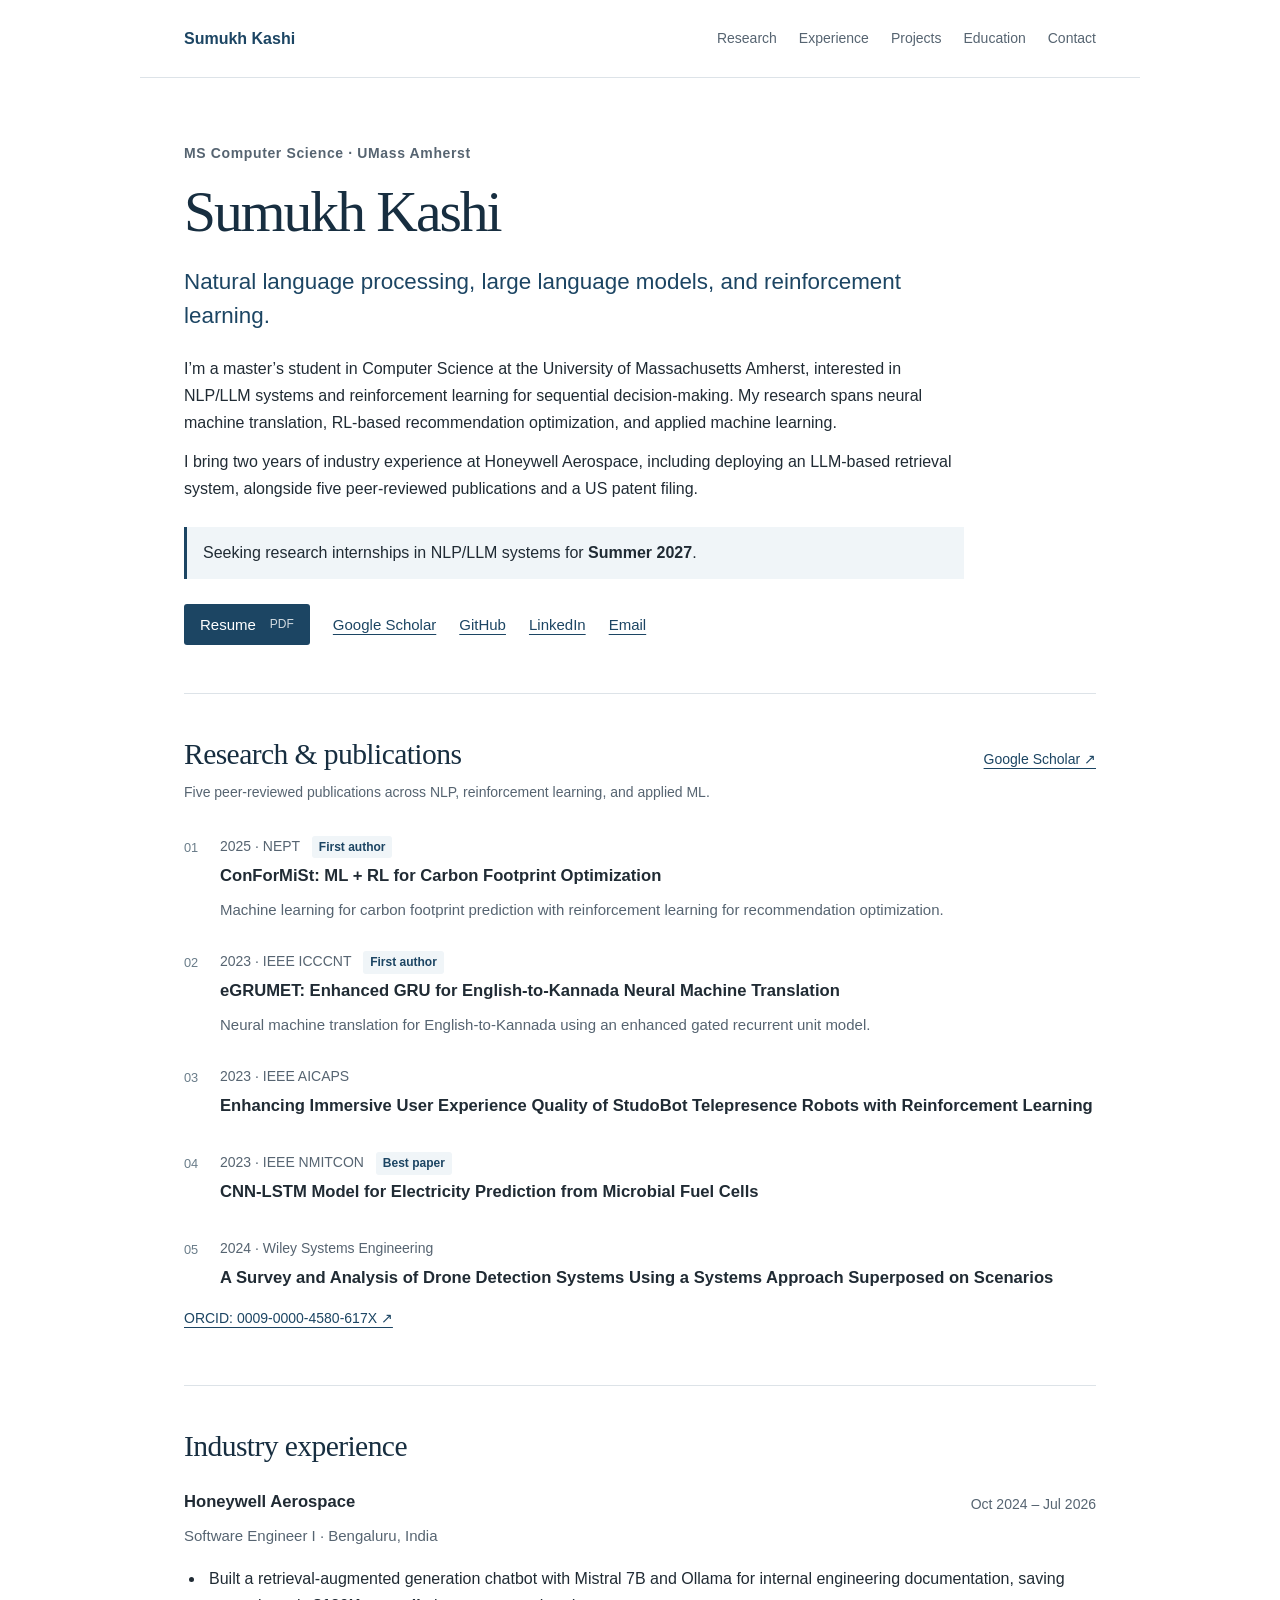
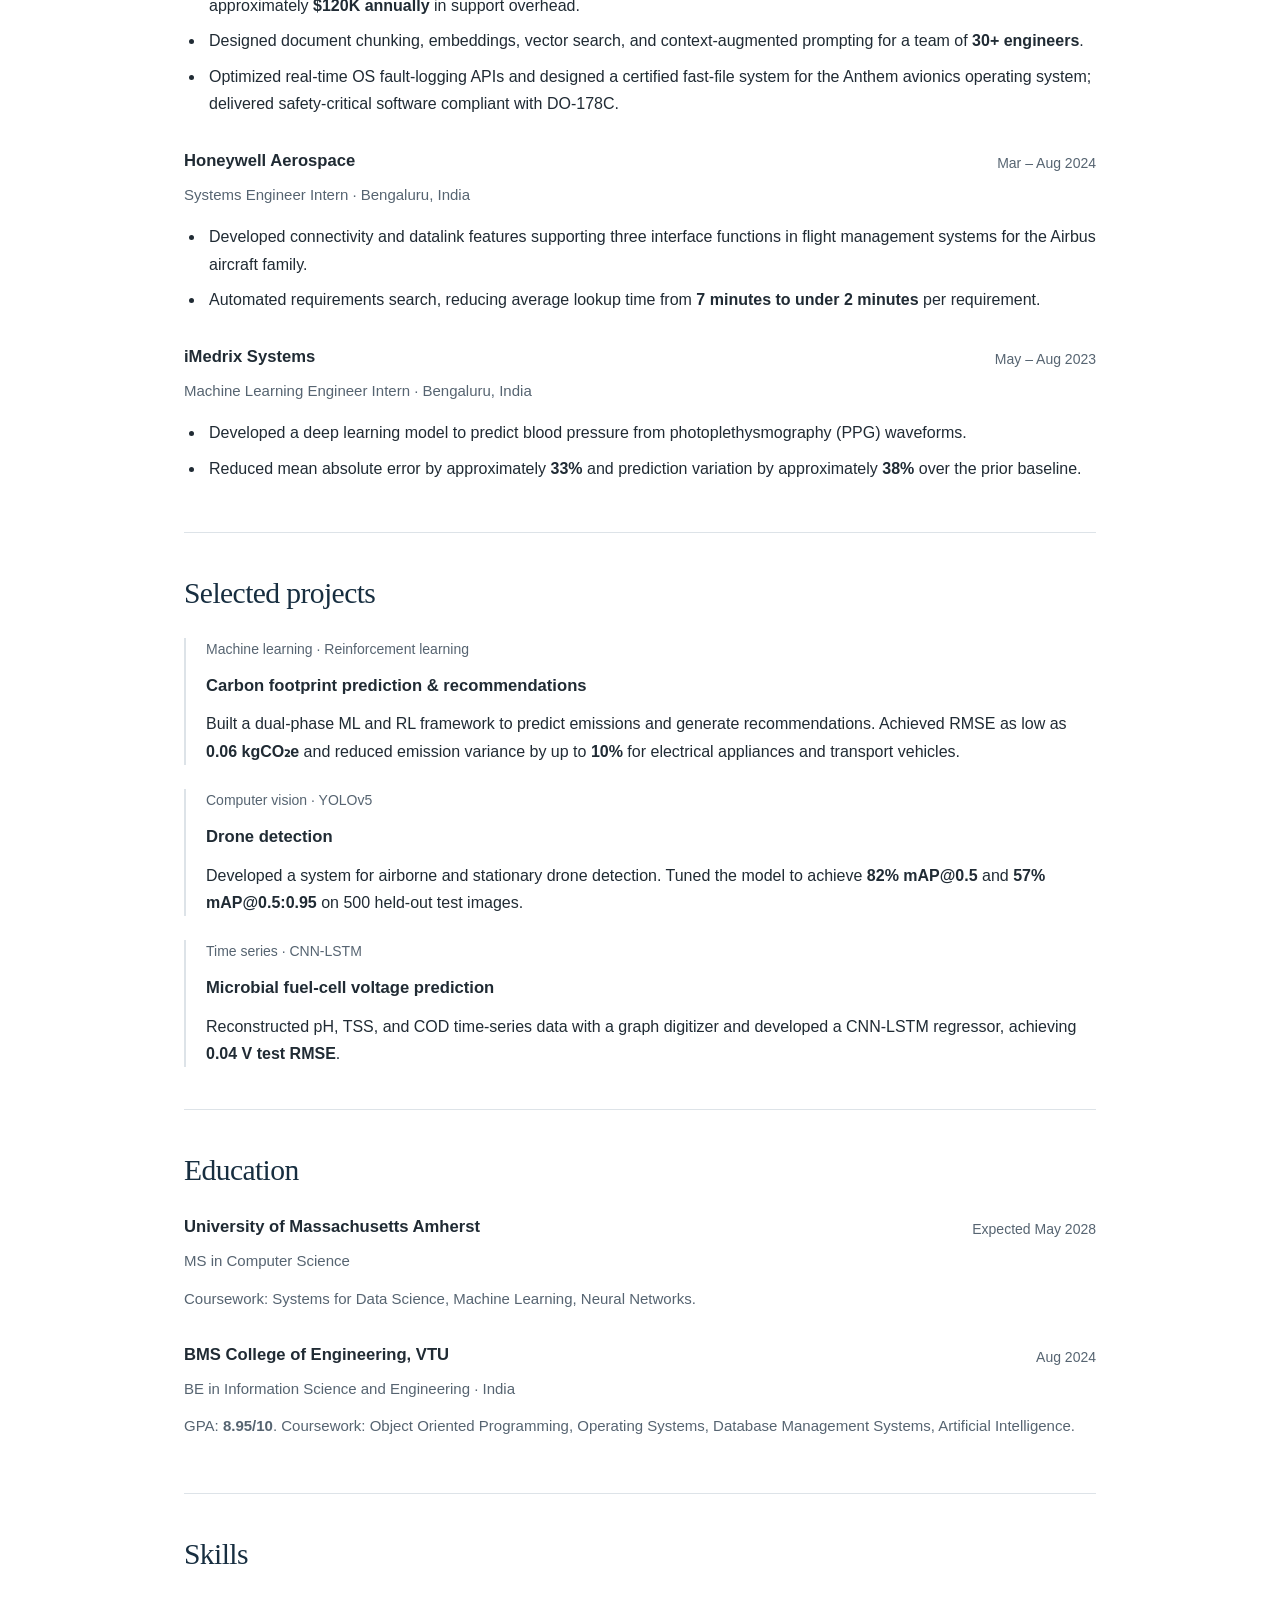
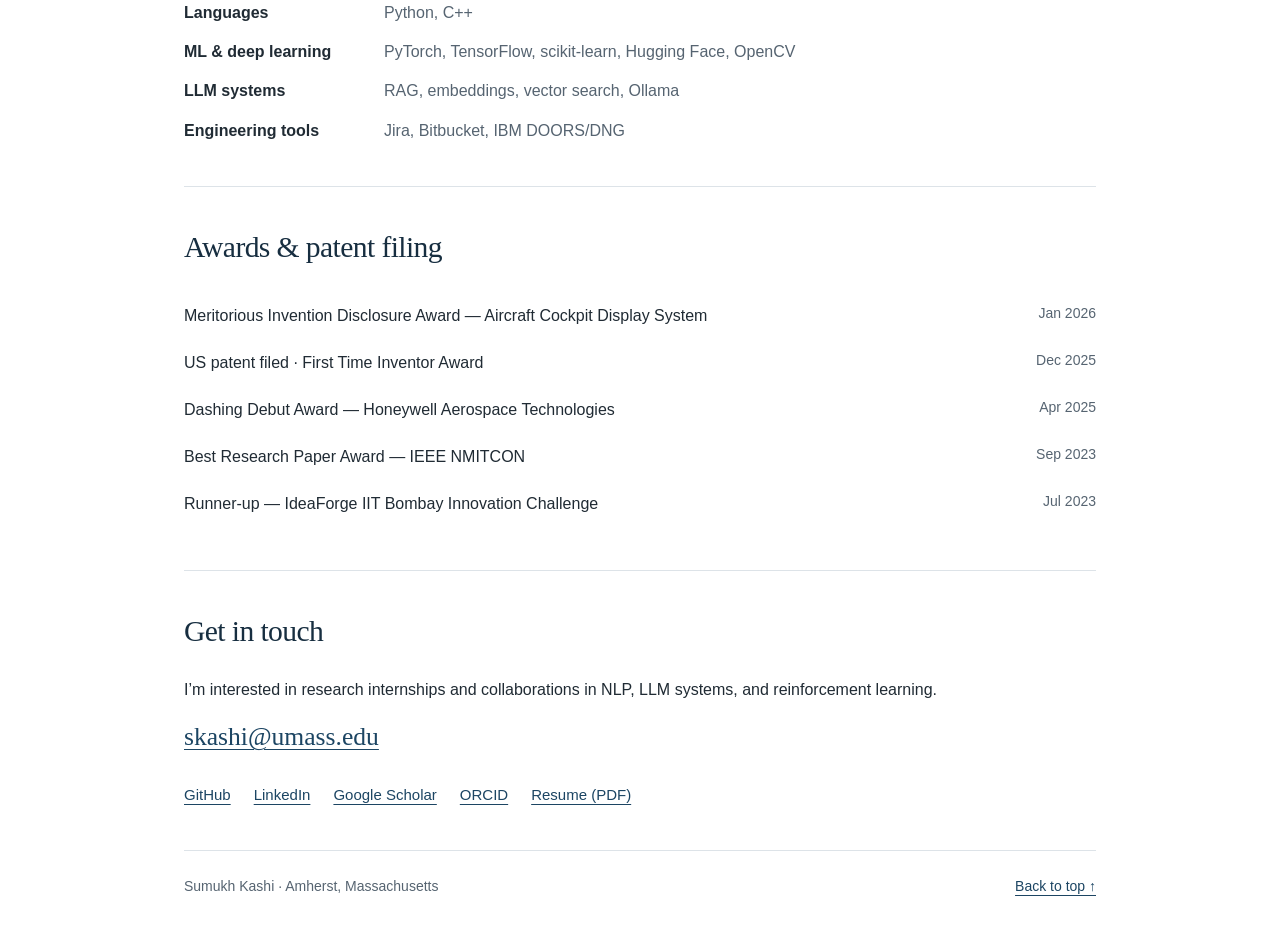
==== index.html @ 715806d5 "Publish initial HTML and CSS portfolio" ====
<!doctype html>
<html lang="en">
<head>
<meta charset="utf-8">
<meta name="viewport" content="width=device-width, initial-scale=1">
<title>Sumukh Kashi | NLP, LLMs & Reinforcement Learning</title>
<meta name="description" content="Sumukh Kashi — MS Computer Science student at UMass Amherst. Research interests in NLP, large language models, and reinforcement learning. Seeking Summer 2027 research internships.">
<link rel="canonical" href="https://sumukhkashi.github.io/">
<link rel="icon" type="image/svg+xml" href="data:image/svg+xml,%3Csvg xmlns='http://www.w3.org/2000/svg' viewBox='0 0 64 64'%3E%3Crect width='64' height='64' rx='12' fill='%231c4563'/%3E%3Ctext x='32' y='42' text-anchor='middle' font-family='Georgia' font-size='32' fill='white'%3ESK%3C/text%3E%3C/svg%3E">
<link rel="stylesheet" href="styles.css">
</head>
<body>
<a class="skip" href="#main">Skip to content</a>
<header class="site-header"><a class="wordmark" href="#about">Sumukh Kashi</a><nav aria-label="Main navigation"><a href="#research">Research</a><a href="#experience">Experience</a><a href="#projects">Projects</a><a href="#education">Education</a><a href="#contact">Contact</a></nav></header>
<main id="main">
<section class="intro" id="about" aria-labelledby="name">
<p class="eyebrow">MS Computer Science · UMass Amherst</p>
<h1 id="name">Sumukh Kashi</h1>
<p class="focus">Natural language processing, large language models, and reinforcement learning.</p>
<p>I’m a master’s student in Computer Science at the University of Massachusetts Amherst, interested in NLP/LLM systems and reinforcement learning for sequential decision-making. My research spans neural machine translation, RL-based recommendation optimization, and applied machine learning.</p>
<p>I bring two years of industry experience at Honeywell Aerospace, including deploying an LLM-based retrieval system, alongside five peer-reviewed publications and a US patent filing.</p>
<p class="availability">Seeking research internships in NLP/LLM systems for <strong>Summer 2027</strong>.</p>
<div class="links"><a class="button" href="resume.pdf">Resume <span class="filetype">PDF</span></a><a href="https://scholar.google.com/citations?user=PFaB8a4AAAAJ&amp;hl=en">Google Scholar</a><a href="https://github.com/SumukhKashi">GitHub</a><a href="https://www.linkedin.com/in/sumukh-kashi-23575220a/">LinkedIn</a><a href="mailto:skashi@umass.edu">Email</a></div>
</section>
<section id="research" aria-labelledby="research-title"><div class="section-heading"><h2 id="research-title">Research & publications</h2><a href="https://scholar.google.com/citations?user=PFaB8a4AAAAJ&amp;hl=en">Google Scholar ↗</a></div>
<p class="section-note">Five peer-reviewed publications across NLP, reinforcement learning, and applied ML.</p>
<ol class="publications">
<li><div class="meta">2025 · NEPT <span class="tag">First author</span></div><h3>ConForMiSt: ML + RL for Carbon Footprint Optimization</h3><p>Machine learning for carbon footprint prediction with reinforcement learning for recommendation optimization.</p></li>
<li><div class="meta">2023 · IEEE ICCCNT <span class="tag">First author</span></div><h3>eGRUMET: Enhanced GRU for English-to-Kannada Neural Machine Translation</h3><p>Neural machine translation for English-to-Kannada using an enhanced gated recurrent unit model.</p></li>
<li><div class="meta">2023 · IEEE AICAPS</div><h3>Enhancing Immersive User Experience Quality of StudoBot Telepresence Robots with Reinforcement Learning</h3></li>
<li><div class="meta">2023 · IEEE NMITCON <span class="tag">Best paper</span></div><h3>CNN-LSTM Model for Electricity Prediction from Microbial Fuel Cells</h3></li>
<li><div class="meta">2024 · Wiley Systems Engineering</div><h3>A Survey and Analysis of Drone Detection Systems Using a Systems Approach Superposed on Scenarios</h3></li>
</ol>
<p class="small"><a href="https://orcid.org/0009-0000-4580-617X">ORCID: 0009-0000-4580-617X ↗</a></p>
</section>
<section id="experience" aria-labelledby="experience-title"><h2 id="experience-title">Industry experience</h2>
<article class="entry"><div class="entry-heading"><div><h3>Honeywell Aerospace</h3><p class="role">Software Engineer I · Bengaluru, India</p></div><p class="date">Oct 2024 – Jul 2026</p></div><ul><li>Built a retrieval-augmented generation chatbot with Mistral 7B and Ollama for internal engineering documentation, saving approximately <strong>$120K annually</strong> in support overhead.</li><li>Designed document chunking, embeddings, vector search, and context-augmented prompting for a team of <strong>30+ engineers</strong>.</li><li>Optimized real-time OS fault-logging APIs and designed a certified fast-file system for the Anthem avionics operating system; delivered safety-critical software compliant with DO-178C.</li></ul></article>
<article class="entry"><div class="entry-heading"><div><h3>Honeywell Aerospace</h3><p class="role">Systems Engineer Intern · Bengaluru, India</p></div><p class="date">Mar – Aug 2024</p></div><ul><li>Developed connectivity and datalink features supporting three interface functions in flight management systems for the Airbus aircraft family.</li><li>Automated requirements search, reducing average lookup time from <strong>7 minutes to under 2 minutes</strong> per requirement.</li></ul></article>
<article class="entry"><div class="entry-heading"><div><h3>iMedrix Systems</h3><p class="role">Machine Learning Engineer Intern · Bengaluru, India</p></div><p class="date">May – Aug 2023</p></div><ul><li>Developed a deep learning model to predict blood pressure from photoplethysmography (PPG) waveforms.</li><li>Reduced mean absolute error by approximately <strong>33%</strong> and prediction variation by approximately <strong>38%</strong> over the prior baseline.</li></ul></article>
</section>
<section id="projects" aria-labelledby="projects-title"><h2 id="projects-title">Selected projects</h2><div class="projects">
<article><p class="meta">Machine learning · Reinforcement learning</p><h3>Carbon footprint prediction & recommendations</h3><p>Built a dual-phase ML and RL framework to predict emissions and generate recommendations. Achieved RMSE as low as <strong>0.06 kgCO₂e</strong> and reduced emission variance by up to <strong>10%</strong> for electrical appliances and transport vehicles.</p></article>
<article><p class="meta">Computer vision · YOLOv5</p><h3>Drone detection</h3><p>Developed a system for airborne and stationary drone detection. Tuned the model to achieve <strong>82% mAP@0.5</strong> and <strong>57% mAP@0.5:0.95</strong> on 500 held-out test images.</p></article>
<article><p class="meta">Time series · CNN-LSTM</p><h3>Microbial fuel-cell voltage prediction</h3><p>Reconstructed pH, TSS, and COD time-series data with a graph digitizer and developed a CNN-LSTM regressor, achieving <strong>0.04 V test RMSE</strong>.</p></article>
</div></section>
<section id="education" aria-labelledby="education-title"><h2 id="education-title">Education</h2><article class="entry"><div class="entry-heading"><div><h3>University of Massachusetts Amherst</h3><p class="role">MS in Computer Science</p></div><p class="date">Expected May 2028</p></div><p>Coursework: Systems for Data Science, Machine Learning, Neural Networks.</p></article><article class="entry"><div class="entry-heading"><div><h3>BMS College of Engineering, VTU</h3><p class="role">BE in Information Science and Engineering · India</p></div><p class="date">Aug 2024</p></div><p>GPA: <strong>8.95/10</strong>. Coursework: Object Oriented Programming, Operating Systems, Database Management Systems, Artificial Intelligence.</p></article></section>
<section id="skills" aria-labelledby="skills-title"><h2 id="skills-title">Skills</h2><dl class="skills"><dt>Languages</dt><dd>Python, C++</dd><dt>ML & deep learning</dt><dd>PyTorch, TensorFlow, scikit-learn, Hugging Face, OpenCV</dd><dt>LLM systems</dt><dd>RAG, embeddings, vector search, Ollama</dd><dt>Engineering tools</dt><dd>Jira, Bitbucket, IBM DOORS/DNG</dd></dl></section>
<section id="awards" aria-labelledby="awards-title"><h2 id="awards-title">Awards & patent filing</h2><ul class="awards"><li><span>Meritorious Invention Disclosure Award — Aircraft Cockpit Display System</span><time datetime="2026-01">Jan 2026</time></li><li><span>US patent filed · First Time Inventor Award</span><time datetime="2025-12">Dec 2025</time></li><li><span>Dashing Debut Award — Honeywell Aerospace Technologies</span><time datetime="2025-04">Apr 2025</time></li><li><span>Best Research Paper Award — IEEE NMITCON</span><time datetime="2023-09">Sep 2023</time></li><li><span>Runner-up — IdeaForge IIT Bombay Innovation Challenge</span><time datetime="2023-07">Jul 2023</time></li></ul></section>
<section id="contact" aria-labelledby="contact-title"><h2 id="contact-title">Get in touch</h2><p>I’m interested in research internships and collaborations in NLP, LLM systems, and reinforcement learning.</p><a class="contact-email" href="mailto:skashi@umass.edu">skashi@umass.edu</a><div class="links"><a href="https://github.com/SumukhKashi">GitHub</a><a href="https://www.linkedin.com/in/sumukh-kashi-23575220a/">LinkedIn</a><a href="https://scholar.google.com/citations?user=PFaB8a4AAAAJ&amp;hl=en">Google Scholar</a><a href="https://orcid.org/0009-0000-4580-617X">ORCID</a><a href="resume.pdf">Resume (PDF)</a></div></section>
</main><footer>Sumukh Kashi · Amherst, Massachusetts<a href="#about">Back to top ↑</a></footer>
</body>
</html>
---- styles.css ----
:root{color-scheme:light;--ink:#202b34;--muted:#566471;--accent:#1c4563;--line:#dde3e8;--tint:#f0f5f8}*{box-sizing:border-box}html{scroll-behavior:smooth;scroll-padding-top:2rem}body{margin:0;background:#fff;color:var(--ink);font:1rem/1.7 -apple-system,BlinkMacSystemFont,"Segoe UI",sans-serif}a{color:var(--accent);text-decoration-thickness:1px;text-underline-offset:4px}a:hover{color:#081c2b}a:focus-visible{outline:3px solid #b56414;outline-offset:5px}main,.site-header,footer{max-width:1000px;margin:auto;padding-left:44px;padding-right:44px}.site-header{display:flex;justify-content:space-between;align-items:center;gap:24px;padding-top:25px;padding-bottom:25px;border-bottom:1px solid var(--line)}.wordmark{font-weight:650;text-decoration:none}.site-header nav{display:flex;flex-wrap:wrap;gap:22px;font-size:.875rem}.site-header nav a{text-decoration:none;color:var(--muted)}section{padding:42px 0;border-bottom:1px solid var(--line);scroll-margin-top:10px}.intro{padding-top:64px;padding-bottom:48px}.eyebrow,.meta,.date,.section-note,.small{color:var(--muted);font-size:.875rem}.eyebrow{font-weight:600;letter-spacing:.045em;margin:0 0 14px}h1,h2{font-family:Georgia,"Times New Roman",serif;font-weight:400;color:#172e40}h1{font-size:3.6rem;line-height:1.1;letter-spacing:-.035em;margin:0 0 22px}h2{font-size:1.85rem;line-height:1.25;margin:0 0 26px;letter-spacing:-.02em}h3{font-size:1.04rem;line-height:1.5;margin:5px 0 8px;font-weight:650}p{margin:12px 0}.intro>p:not(.eyebrow){max-width:780px}.focus{font-size:1.4rem;line-height:1.5;color:var(--accent);margin-bottom:22px}.availability{background:var(--tint);border-left:3px solid var(--accent);padding:12px 16px;margin:25px 0}.links{display:flex;align-items:center;flex-wrap:wrap;gap:14px 23px;margin-top:24px;font-size:.9375rem}.button{display:inline-flex;align-items:center;gap:14px;background:var(--accent);color:#fff;padding:8px 16px;border-radius:3px;text-decoration:none}.button:hover{background:#12324b;color:#fff}.filetype{font-size:.75rem;opacity:.8}.section-heading{display:flex;align-items:baseline;justify-content:space-between;gap:15px}.section-heading>a{font-size:.875rem;white-space:nowrap}.section-heading h2{margin-bottom:8px}.section-note{margin:0 0 30px}.publications{list-style:none;padding:0;counter-reset:papers}.publications li{position:relative;padding:0 0 24px 36px;counter-increment:papers}.publications li:last-child{padding-bottom:0}.publications li:before{content:counter(papers,decimal-leading-zero);position:absolute;left:0;top:2px;font-size:.8rem;color:#697c89;font-variant-numeric:tabular-nums}.publications p{margin:4px 0;color:var(--muted);font-size:.9375rem}.tag{display:inline-block;background:var(--tint);color:var(--accent);padding:1px 7px;margin-left:8px;border-radius:3px;font-size:.75rem;font-weight:600}.entry+.entry{margin-top:32px}.entry-heading{display:flex;justify-content:space-between;gap:20px}.entry-heading h3{margin-top:0}.role{color:var(--muted);margin:0;font-size:.9375rem}.date{white-space:nowrap;margin:3px 0}.entry ul{padding-left:21px;margin-bottom:0}.entry li{padding-left:4px;margin:8px 0}.entry>p{color:var(--muted);font-size:.9375rem}.projects{display:grid;gap:24px}.projects article{padding-left:20px;border-left:2px solid var(--line)}.projects .meta{margin-top:0}.projects p:last-child{margin-bottom:0}.skills{display:grid;grid-template-columns:180px 1fr;gap:12px 20px;margin:0}.skills dt{font-weight:600}.skills dd{margin:0;color:var(--muted)}.awards{list-style:none;padding:0;margin:0}.awards li{display:flex;justify-content:space-between;gap:24px;padding:10px 0}.awards time{white-space:nowrap;color:var(--muted);font-size:.875rem}.contact-email{font-family:Georgia,serif;font-size:1.6rem}footer{display:flex;justify-content:space-between;gap:24px;font-size:.875rem;color:var(--muted);padding-top:24px;padding-bottom:32px}.skip{position:absolute;left:12px;top:-100px;background:white;padding:10px;z-index:5}.skip:focus{top:10px}@media(max-width:700px){main,.site-header,footer{padding-left:24px;padding-right:24px}.site-header{align-items:flex-start;flex-direction:column;gap:12px}.site-header nav{gap:10px 18px}.intro{padding-top:40px}h1{font-size:2.8rem}.focus{font-size:1.2rem}.entry-heading{display:block}.date{margin-top:7px}.section-heading{display:block}.section-heading>a{display:inline-block;margin-bottom:14px}.skills{grid-template-columns:1fr;gap:3px}.skills dd{margin-bottom:12px}.awards li{display:block}.awards time{display:block}footer{flex-direction:column;gap:8px}section{padding:34px 0}.tag{margin-left:3px}}@media(prefers-reduced-motion:reduce){html{scroll-behavior:auto}}@media print{.site-header,.skip,footer{display:none}main{max-width:none;padding:0}section{break-inside:avoid;padding:20px 0}.intro{padding-top:0}body{font-size:10pt}.links{gap:16px}h1{font-size:28pt}h2{font-size:18pt}}
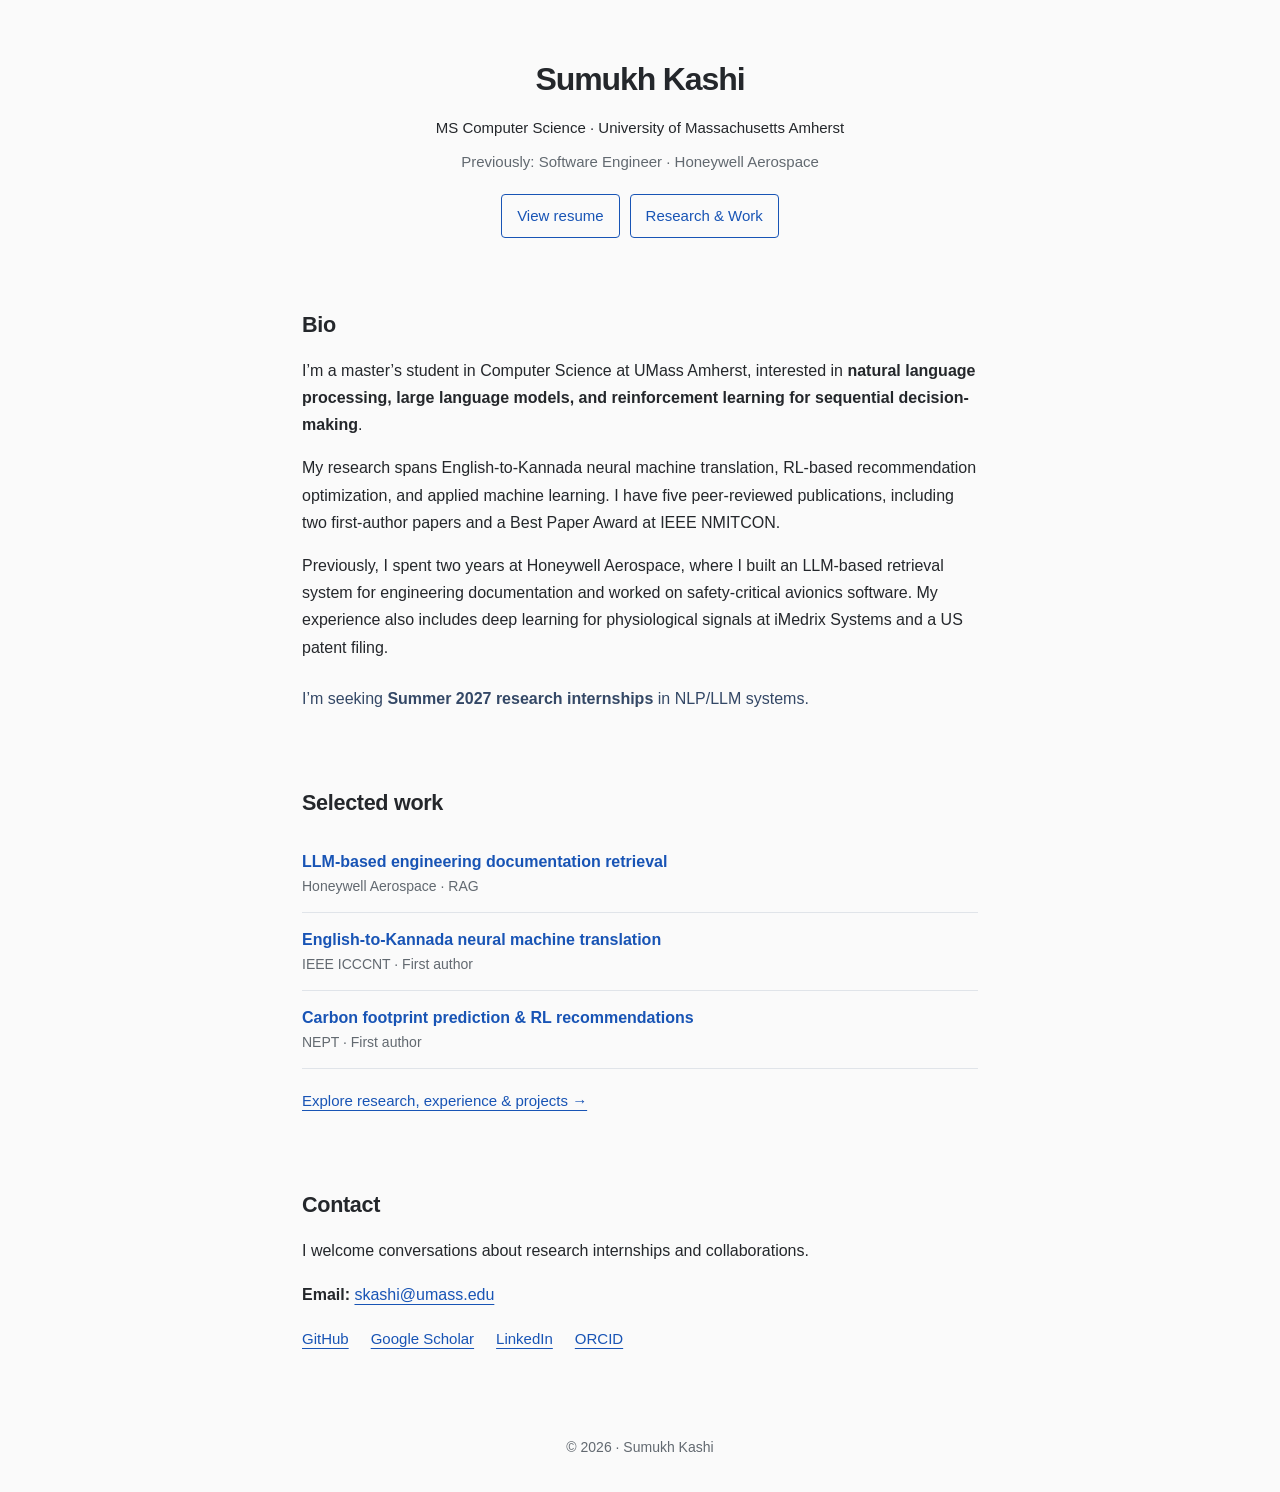
==== commit 0da1e99c: "Redesign portfolio with concise bio and research case studies" ====
--- a/index.html
+++ b/index.html
@@ -9,44 +9,12 @@
 <link rel="icon" type="image/svg+xml" href="data:image/svg+xml,%3Csvg xmlns='http://www.w3.org/2000/svg' viewBox='0 0 64 64'%3E%3Crect width='64' height='64' rx='12' fill='%231c4563'/%3E%3Ctext x='32' y='42' text-anchor='middle' font-family='Georgia' font-size='32' fill='white'%3ESK%3C/text%3E%3C/svg%3E">
 <link rel="stylesheet" href="styles.css">
 </head>
-<body>
-<a class="skip" href="#main">Skip to content</a>
-<header class="site-header"><a class="wordmark" href="#about">Sumukh Kashi</a><nav aria-label="Main navigation"><a href="#research">Research</a><a href="#experience">Experience</a><a href="#projects">Projects</a><a href="#education">Education</a><a href="#contact">Contact</a></nav></header>
-<main id="main">
-<section class="intro" id="about" aria-labelledby="name">
-<p class="eyebrow">MS Computer Science · UMass Amherst</p>
-<h1 id="name">Sumukh Kashi</h1>
-<p class="focus">Natural language processing, large language models, and reinforcement learning.</p>
-<p>I’m a master’s student in Computer Science at the University of Massachusetts Amherst, interested in NLP/LLM systems and reinforcement learning for sequential decision-making. My research spans neural machine translation, RL-based recommendation optimization, and applied machine learning.</p>
-<p>I bring two years of industry experience at Honeywell Aerospace, including deploying an LLM-based retrieval system, alongside five peer-reviewed publications and a US patent filing.</p>
-<p class="availability">Seeking research internships in NLP/LLM systems for <strong>Summer 2027</strong>.</p>
-<div class="links"><a class="button" href="resume.pdf">Resume <span class="filetype">PDF</span></a><a href="https://scholar.google.com/citations?user=PFaB8a4AAAAJ&amp;hl=en">Google Scholar</a><a href="https://github.com/SumukhKashi">GitHub</a><a href="https://www.linkedin.com/in/sumukh-kashi-23575220a/">LinkedIn</a><a href="mailto:skashi@umass.edu">Email</a></div>
-</section>
-<section id="research" aria-labelledby="research-title"><div class="section-heading"><h2 id="research-title">Research & publications</h2><a href="https://scholar.google.com/citations?user=PFaB8a4AAAAJ&amp;hl=en">Google Scholar ↗</a></div>
-<p class="section-note">Five peer-reviewed publications across NLP, reinforcement learning, and applied ML.</p>
-<ol class="publications">
-<li><div class="meta">2025 · NEPT <span class="tag">First author</span></div><h3>ConForMiSt: ML + RL for Carbon Footprint Optimization</h3><p>Machine learning for carbon footprint prediction with reinforcement learning for recommendation optimization.</p></li>
-<li><div class="meta">2023 · IEEE ICCCNT <span class="tag">First author</span></div><h3>eGRUMET: Enhanced GRU for English-to-Kannada Neural Machine Translation</h3><p>Neural machine translation for English-to-Kannada using an enhanced gated recurrent unit model.</p></li>
-<li><div class="meta">2023 · IEEE AICAPS</div><h3>Enhancing Immersive User Experience Quality of StudoBot Telepresence Robots with Reinforcement Learning</h3></li>
-<li><div class="meta">2023 · IEEE NMITCON <span class="tag">Best paper</span></div><h3>CNN-LSTM Model for Electricity Prediction from Microbial Fuel Cells</h3></li>
-<li><div class="meta">2024 · Wiley Systems Engineering</div><h3>A Survey and Analysis of Drone Detection Systems Using a Systems Approach Superposed on Scenarios</h3></li>
-</ol>
-<p class="small"><a href="https://orcid.org/0009-0000-4580-617X">ORCID: 0009-0000-4580-617X ↗</a></p>
-</section>
-<section id="experience" aria-labelledby="experience-title"><h2 id="experience-title">Industry experience</h2>
-<article class="entry"><div class="entry-heading"><div><h3>Honeywell Aerospace</h3><p class="role">Software Engineer I · Bengaluru, India</p></div><p class="date">Oct 2024 – Jul 2026</p></div><ul><li>Built a retrieval-augmented generation chatbot with Mistral 7B and Ollama for internal engineering documentation, saving approximately <strong>$120K annually</strong> in support overhead.</li><li>Designed document chunking, embeddings, vector search, and context-augmented prompting for a team of <strong>30+ engineers</strong>.</li><li>Optimized real-time OS fault-logging APIs and designed a certified fast-file system for the Anthem avionics operating system; delivered safety-critical software compliant with DO-178C.</li></ul></article>
-<article class="entry"><div class="entry-heading"><div><h3>Honeywell Aerospace</h3><p class="role">Systems Engineer Intern · Bengaluru, India</p></div><p class="date">Mar – Aug 2024</p></div><ul><li>Developed connectivity and datalink features supporting three interface functions in flight management systems for the Airbus aircraft family.</li><li>Automated requirements search, reducing average lookup time from <strong>7 minutes to under 2 minutes</strong> per requirement.</li></ul></article>
-<article class="entry"><div class="entry-heading"><div><h3>iMedrix Systems</h3><p class="role">Machine Learning Engineer Intern · Bengaluru, India</p></div><p class="date">May – Aug 2023</p></div><ul><li>Developed a deep learning model to predict blood pressure from photoplethysmography (PPG) waveforms.</li><li>Reduced mean absolute error by approximately <strong>33%</strong> and prediction variation by approximately <strong>38%</strong> over the prior baseline.</li></ul></article>
-</section>
-<section id="projects" aria-labelledby="projects-title"><h2 id="projects-title">Selected projects</h2><div class="projects">
-<article><p class="meta">Machine learning · Reinforcement learning</p><h3>Carbon footprint prediction & recommendations</h3><p>Built a dual-phase ML and RL framework to predict emissions and generate recommendations. Achieved RMSE as low as <strong>0.06 kgCO₂e</strong> and reduced emission variance by up to <strong>10%</strong> for electrical appliances and transport vehicles.</p></article>
-<article><p class="meta">Computer vision · YOLOv5</p><h3>Drone detection</h3><p>Developed a system for airborne and stationary drone detection. Tuned the model to achieve <strong>82% mAP@0.5</strong> and <strong>57% mAP@0.5:0.95</strong> on 500 held-out test images.</p></article>
-<article><p class="meta">Time series · CNN-LSTM</p><h3>Microbial fuel-cell voltage prediction</h3><p>Reconstructed pH, TSS, and COD time-series data with a graph digitizer and developed a CNN-LSTM regressor, achieving <strong>0.04 V test RMSE</strong>.</p></article>
-</div></section>
-<section id="education" aria-labelledby="education-title"><h2 id="education-title">Education</h2><article class="entry"><div class="entry-heading"><div><h3>University of Massachusetts Amherst</h3><p class="role">MS in Computer Science</p></div><p class="date">Expected May 2028</p></div><p>Coursework: Systems for Data Science, Machine Learning, Neural Networks.</p></article><article class="entry"><div class="entry-heading"><div><h3>BMS College of Engineering, VTU</h3><p class="role">BE in Information Science and Engineering · India</p></div><p class="date">Aug 2024</p></div><p>GPA: <strong>8.95/10</strong>. Coursework: Object Oriented Programming, Operating Systems, Database Management Systems, Artificial Intelligence.</p></article></section>
-<section id="skills" aria-labelledby="skills-title"><h2 id="skills-title">Skills</h2><dl class="skills"><dt>Languages</dt><dd>Python, C++</dd><dt>ML & deep learning</dt><dd>PyTorch, TensorFlow, scikit-learn, Hugging Face, OpenCV</dd><dt>LLM systems</dt><dd>RAG, embeddings, vector search, Ollama</dd><dt>Engineering tools</dt><dd>Jira, Bitbucket, IBM DOORS/DNG</dd></dl></section>
-<section id="awards" aria-labelledby="awards-title"><h2 id="awards-title">Awards & patent filing</h2><ul class="awards"><li><span>Meritorious Invention Disclosure Award — Aircraft Cockpit Display System</span><time datetime="2026-01">Jan 2026</time></li><li><span>US patent filed · First Time Inventor Award</span><time datetime="2025-12">Dec 2025</time></li><li><span>Dashing Debut Award — Honeywell Aerospace Technologies</span><time datetime="2025-04">Apr 2025</time></li><li><span>Best Research Paper Award — IEEE NMITCON</span><time datetime="2023-09">Sep 2023</time></li><li><span>Runner-up — IdeaForge IIT Bombay Innovation Challenge</span><time datetime="2023-07">Jul 2023</time></li></ul></section>
-<section id="contact" aria-labelledby="contact-title"><h2 id="contact-title">Get in touch</h2><p>I’m interested in research internships and collaborations in NLP, LLM systems, and reinforcement learning.</p><a class="contact-email" href="mailto:skashi@umass.edu">skashi@umass.edu</a><div class="links"><a href="https://github.com/SumukhKashi">GitHub</a><a href="https://www.linkedin.com/in/sumukh-kashi-23575220a/">LinkedIn</a><a href="https://scholar.google.com/citations?user=PFaB8a4AAAAJ&amp;hl=en">Google Scholar</a><a href="https://orcid.org/0009-0000-4580-617X">ORCID</a><a href="resume.pdf">Resume (PDF)</a></div></section>
-</main><footer>Sumukh Kashi · Amherst, Massachusetts<a href="#about">Back to top ↑</a></footer>
-</body>
-</html>
+<body class="home"><a class="skip" href="#main">Skip to content</a>
+<header class="profile"><h1>Sumukh Kashi</h1><p>MS Computer Science · University of Massachusetts Amherst</p><p class="previous">Previously: Software Engineer · Honeywell Aerospace</p><nav class="actions" aria-label="Primary"><a class="button" href="resume.pdf">View resume</a><a class="button" href="portfolio.html">Research &amp; Work</a></nav></header>
+<main id="main"><section aria-labelledby="bio-title"><h2 id="bio-title">Bio</h2>
+<p>I’m a master’s student in Computer Science at UMass Amherst, interested in <strong>natural language processing, large language models, and reinforcement learning for sequential decision-making</strong>.</p>
+<p>My research spans English-to-Kannada neural machine translation, RL-based recommendation optimization, and applied machine learning. I have five peer-reviewed publications, including two first-author papers and a Best Paper Award at IEEE NMITCON.</p>
+<p>Previously, I spent two years at Honeywell Aerospace, where I built an LLM-based retrieval system for engineering documentation and worked on safety-critical avionics software. My experience also includes deep learning for physiological signals at iMedrix Systems and a US patent filing.</p>
+<p class="opportunity">I’m seeking <strong>Summer 2027 research internships</strong> in NLP/LLM systems.</p></section>
+<section class="home-work" aria-labelledby="highlights-title"><h2 id="highlights-title">Selected work</h2><a href="portfolio.html#rag">LLM-based engineering documentation retrieval <span>Honeywell Aerospace · RAG</span></a><a href="portfolio.html#translation">English-to-Kannada neural machine translation <span>IEEE ICCCNT · First author</span></a><a href="portfolio.html#carbon">Carbon footprint prediction &amp; RL recommendations <span>NEPT · First author</span></a><p><a class="text-link" href="portfolio.html">Explore research, experience &amp; projects →</a></p></section>
+<section id="contact" aria-labelledby="contact-title"><h2 id="contact-title">Contact</h2><p>I welcome conversations about research internships and collaborations.</p><p><strong>Email:</strong> <a href="mailto:skashi@umass.edu">skashi@umass.edu</a></p><div class="links"><a href="https://github.com/SumukhKashi">GitHub</a><a href="https://scholar.google.com/citations?user=PFaB8a4AAAAJ&amp;hl=en">Google Scholar</a><a href="https://www.linkedin.com/in/sumukh-kashi-23575220a/">LinkedIn</a><a href="https://orcid.org/0009-0000-4580-617X">ORCID</a></div></section></main><footer>© 2026 · Sumukh Kashi</footer></body></html>
--- a/styles.css
+++ b/styles.css
@@ -1 +1 @@
-:root{color-scheme:light;--ink:#202b34;--muted:#566471;--accent:#1c4563;--line:#dde3e8;--tint:#f0f5f8}*{box-sizing:border-box}html{scroll-behavior:smooth;scroll-padding-top:2rem}body{margin:0;background:#fff;color:var(--ink);font:1rem/1.7 -apple-system,BlinkMacSystemFont,"Segoe UI",sans-serif}a{color:var(--accent);text-decoration-thickness:1px;text-underline-offset:4px}a:hover{color:#081c2b}a:focus-visible{outline:3px solid #b56414;outline-offset:5px}main,.site-header,footer{max-width:1000px;margin:auto;padding-left:44px;padding-right:44px}.site-header{display:flex;justify-content:space-between;align-items:center;gap:24px;padding-top:25px;padding-bottom:25px;border-bottom:1px solid var(--line)}.wordmark{font-weight:650;text-decoration:none}.site-header nav{display:flex;flex-wrap:wrap;gap:22px;font-size:.875rem}.site-header nav a{text-decoration:none;color:var(--muted)}section{padding:42px 0;border-bottom:1px solid var(--line);scroll-margin-top:10px}.intro{padding-top:64px;padding-bottom:48px}.eyebrow,.meta,.date,.section-note,.small{color:var(--muted);font-size:.875rem}.eyebrow{font-weight:600;letter-spacing:.045em;margin:0 0 14px}h1,h2{font-family:Georgia,"Times New Roman",serif;font-weight:400;color:#172e40}h1{font-size:3.6rem;line-height:1.1;letter-spacing:-.035em;margin:0 0 22px}h2{font-size:1.85rem;line-height:1.25;margin:0 0 26px;letter-spacing:-.02em}h3{font-size:1.04rem;line-height:1.5;margin:5px 0 8px;font-weight:650}p{margin:12px 0}.intro>p:not(.eyebrow){max-width:780px}.focus{font-size:1.4rem;line-height:1.5;color:var(--accent);margin-bottom:22px}.availability{background:var(--tint);border-left:3px solid var(--accent);padding:12px 16px;margin:25px 0}.links{display:flex;align-items:center;flex-wrap:wrap;gap:14px 23px;margin-top:24px;font-size:.9375rem}.button{display:inline-flex;align-items:center;gap:14px;background:var(--accent);color:#fff;padding:8px 16px;border-radius:3px;text-decoration:none}.button:hover{background:#12324b;color:#fff}.filetype{font-size:.75rem;opacity:.8}.section-heading{display:flex;align-items:baseline;justify-content:space-between;gap:15px}.section-heading>a{font-size:.875rem;white-space:nowrap}.section-heading h2{margin-bottom:8px}.section-note{margin:0 0 30px}.publications{list-style:none;padding:0;counter-reset:papers}.publications li{position:relative;padding:0 0 24px 36px;counter-increment:papers}.publications li:last-child{padding-bottom:0}.publications li:before{content:counter(papers,decimal-leading-zero);position:absolute;left:0;top:2px;font-size:.8rem;color:#697c89;font-variant-numeric:tabular-nums}.publications p{margin:4px 0;color:var(--muted);font-size:.9375rem}.tag{display:inline-block;background:var(--tint);color:var(--accent);padding:1px 7px;margin-left:8px;border-radius:3px;font-size:.75rem;font-weight:600}.entry+.entry{margin-top:32px}.entry-heading{display:flex;justify-content:space-between;gap:20px}.entry-heading h3{margin-top:0}.role{color:var(--muted);margin:0;font-size:.9375rem}.date{white-space:nowrap;margin:3px 0}.entry ul{padding-left:21px;margin-bottom:0}.entry li{padding-left:4px;margin:8px 0}.entry>p{color:var(--muted);font-size:.9375rem}.projects{display:grid;gap:24px}.projects article{padding-left:20px;border-left:2px solid var(--line)}.projects .meta{margin-top:0}.projects p:last-child{margin-bottom:0}.skills{display:grid;grid-template-columns:180px 1fr;gap:12px 20px;margin:0}.skills dt{font-weight:600}.skills dd{margin:0;color:var(--muted)}.awards{list-style:none;padding:0;margin:0}.awards li{display:flex;justify-content:space-between;gap:24px;padding:10px 0}.awards time{white-space:nowrap;color:var(--muted);font-size:.875rem}.contact-email{font-family:Georgia,serif;font-size:1.6rem}footer{display:flex;justify-content:space-between;gap:24px;font-size:.875rem;color:var(--muted);padding-top:24px;padding-bottom:32px}.skip{position:absolute;left:12px;top:-100px;background:white;padding:10px;z-index:5}.skip:focus{top:10px}@media(max-width:700px){main,.site-header,footer{padding-left:24px;padding-right:24px}.site-header{align-items:flex-start;flex-direction:column;gap:12px}.site-header nav{gap:10px 18px}.intro{padding-top:40px}h1{font-size:2.8rem}.focus{font-size:1.2rem}.entry-heading{display:block}.date{margin-top:7px}.section-heading{display:block}.section-heading>a{display:inline-block;margin-bottom:14px}.skills{grid-template-columns:1fr;gap:3px}.skills dd{margin-bottom:12px}.awards li{display:block}.awards time{display:block}footer{flex-direction:column;gap:8px}section{padding:34px 0}.tag{margin-left:3px}}@media(prefers-reduced-motion:reduce){html{scroll-behavior:auto}}@media print{.site-header,.skip,footer{display:none}main{max-width:none;padding:0}section{break-inside:avoid;padding:20px 0}.intro{padding-top:0}body{font-size:10pt}.links{gap:16px}h1{font-size:28pt}h2{font-size:18pt}}
+:root{color-scheme:light;--ink:#24272b;--muted:#626970;--blue:#1854b5;--line:#e0e4e9;--soft:#f1f5fa}*{box-sizing:border-box}html{scroll-behavior:smooth;scroll-padding-top:24px}body{margin:0;background:#fafafa;color:var(--ink);font:1rem/1.7 -apple-system,BlinkMacSystemFont,"Segoe UI",Arial,sans-serif}a{color:var(--blue);text-underline-offset:4px}a:hover{text-decoration:underline;color:#103777}a:focus-visible{outline:3px solid #b46a0e;outline-offset:5px}h1,h2,h3{line-height:1.35}h1{font-size:2rem;letter-spacing:-.035em;margin:0 0 14px}h2{font-size:1.35rem;margin:0 0 18px;letter-spacing:-.015em}h3{font-size:1.05rem;margin:0 0 8px}p{margin:0 0 16px}main{max-width:1000px;margin:auto;padding:0 32px}section{padding:46px 0;border-bottom:1px solid var(--line)}.home main{max-width:740px}.home section{border:0;padding:30px 0}.profile{max-width:850px;text-align:center;margin:auto;padding:58px 24px 42px}.profile h1{font-size:2rem;margin-bottom:14px}.profile p{font-size:.9375rem;margin:8px 0}.previous{color:var(--muted)}.actions{display:flex;justify-content:center;flex-wrap:wrap;gap:10px;margin-top:20px}.button{border:1px solid var(--blue);border-radius:4px;padding:8px 15px;text-decoration:none;font-size:.9375rem}.button:hover{background:var(--soft)}.opportunity{margin-top:24px;color:#344866}.home-work>a{display:block;padding:13px 0;text-decoration:none;font-weight:600;border-bottom:1px solid var(--line)}.home-work>a span{display:block;font-size:.875rem;color:var(--muted);font-weight:400}.home-work>p{margin-top:18px}.text-link{font-size:.9375rem}.links{display:flex;flex-wrap:wrap;gap:12px 22px;margin-top:18px;font-size:.9375rem}footer{text-align:center;color:var(--muted);font-size:.875rem;padding:55px 24px 32px}.work-nav{max-width:1000px;margin:auto;padding:26px 32px;display:flex;justify-content:space-between;gap:24px;border-bottom:1px solid var(--line)}.work-nav>a{text-decoration:none;font-weight:600}.work-nav nav{display:flex;flex-wrap:wrap;gap:20px;font-size:.875rem}.work-nav nav a{text-decoration:none;color:var(--muted)}.work-intro{padding:52px 0 25px;max-width:740px}.work-intro h1{font-size:2.6rem}.work-intro>p:last-child{font-size:1.15rem;color:var(--muted)}.eyebrow{font-size:.8125rem;letter-spacing:.075em;text-transform:uppercase;font-weight:650;color:var(--muted);margin-bottom:14px}.work-grid{display:grid;grid-template-columns:repeat(2,1fr);gap:18px;padding:0 0 52px}.work-grid>a{display:flex;flex-direction:column;padding:25px;background:white;border:1px solid var(--line);border-radius:5px;color:var(--ink);text-decoration:none}.work-grid>a:hover{border-color:var(--blue)}.work-grid h2{font-size:1.12rem;margin:10px 0}.work-grid p{font-size:.9375rem;color:var(--muted);margin-bottom:20px}.meta,.date,.section-note,.small{font-size:.875rem;color:var(--muted)}.work-grid .meta{font-size:.75rem;text-transform:uppercase;letter-spacing:.03em}.read{margin-top:auto;font-size:.875rem;color:var(--blue)}.case{padding:45px 0;border-top:1px solid var(--line);scroll-margin-top:24px}.case>h2{font-size:1.7rem;margin-bottom:14px}.case-lead{color:var(--muted);max-width:760px}.tags{font-size:.8125rem;color:var(--blue);margin-bottom:26px}.case-detail{display:grid;grid-template-columns:1fr 1fr 1fr;gap:28px}.case-detail h3{font-size:.8125rem;text-transform:uppercase;letter-spacing:.055em;color:var(--muted)}.case-detail p{font-size:.9375rem;margin-bottom:12px}.process{background:var(--soft);border-left:3px solid var(--blue);padding:15px 20px;margin:16px 0;font-size:.875rem}.section-heading{display:flex;justify-content:space-between;gap:20px;align-items:baseline}.section-heading>a{font-size:.875rem;white-space:nowrap}.publications{padding-left:23px}.publications li{padding:12px 0 12px 8px}.publications p{color:var(--muted);font-size:.9375rem;margin:5px 0}.tag{color:var(--blue);font-size:.75rem;margin-left:8px}.entry+.entry{margin-top:30px}.entry-heading{display:flex;justify-content:space-between;gap:20px}.role{color:var(--muted);font-size:.9375rem;margin:0}.date{white-space:nowrap}.entry ul{padding-left:22px;margin-top:14px}.entry li{margin:7px 0}.entry>p{color:var(--muted);font-size:.9375rem;margin-top:12px}.skills{display:grid;grid-template-columns:180px 1fr;gap:10px 20px}.skills dt{font-weight:600}.skills dd{margin:0;color:var(--muted)}.awards{list-style:none;padding:0;margin:0}.awards li{display:flex;justify-content:space-between;gap:24px;padding:9px 0}.awards time{white-space:nowrap;font-size:.875rem;color:var(--muted)}.closing{border-bottom:0}.skip{position:absolute;top:-100px;left:12px;padding:10px;background:white}.skip:focus{top:10px}@media(max-width:700px){main{padding:0 24px}.profile{padding:38px 24px 24px}.profile h1{font-size:1.8rem}.home section{padding:25px 0}.work-nav{padding:20px 24px;flex-direction:column;gap:12px}.work-nav nav{gap:18px}.work-intro{padding-top:32px}.work-intro h1{font-size:2rem}.work-grid{grid-template-columns:1fr;gap:14px;padding-bottom:30px}.case-detail{grid-template-columns:1fr;gap:14px}.case{padding:32px 0}.case>h2{font-size:1.45rem}.entry-heading,.section-heading{display:block}.date{margin-top:7px}.section-heading>a{display:inline-block;margin-bottom:16px}.skills{grid-template-columns:1fr;gap:3px}.skills dd{margin-bottom:12px}.awards li{display:block}.awards time{display:block}section{padding:32px 0}}@media(prefers-reduced-motion:reduce){html{scroll-behavior:auto}}@media print{body{background:white;font-size:10pt}.work-nav,.actions,.work-grid,footer{display:none}.case,section{break-inside:avoid}.case-detail{display:block}main{padding:0}.profile{padding:10px}.work-intro{padding:10px 0}}
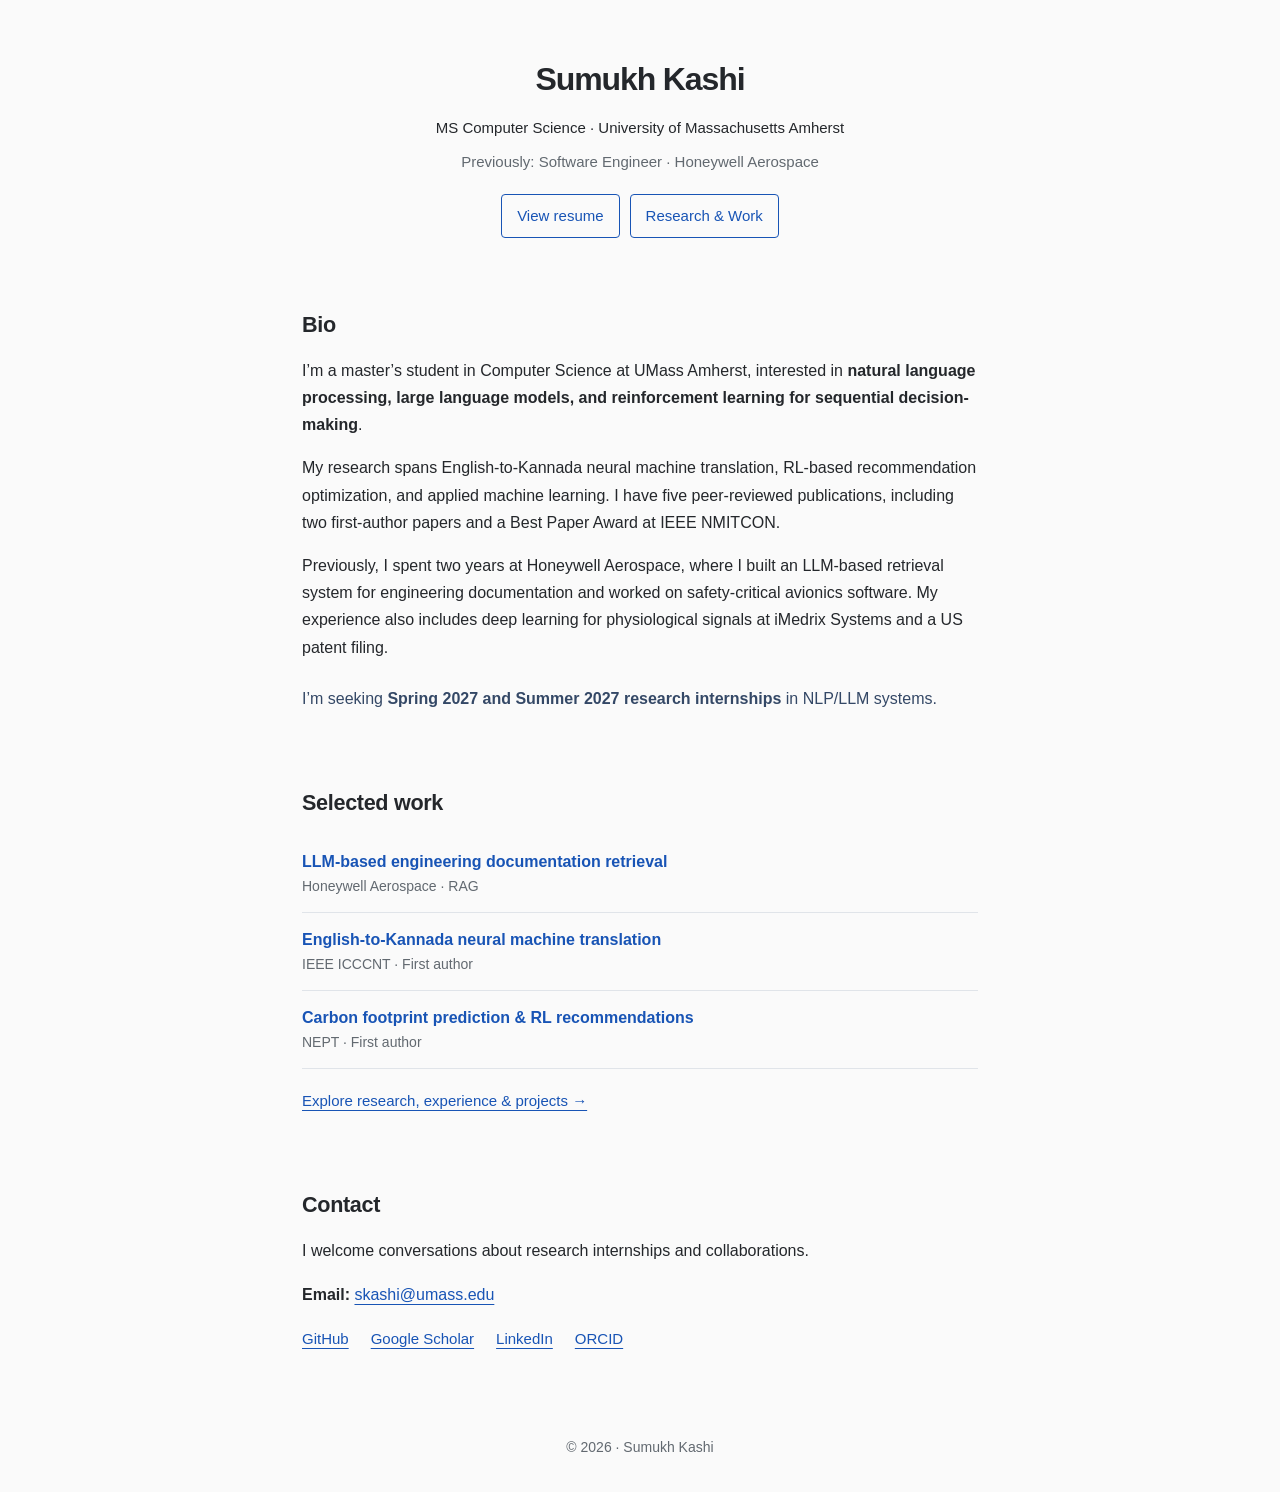
==== commit 06676c14: "Update internship availability to include Spring 2027" ====
--- a/index.html
+++ b/index.html
@@ -15,6 +15,6 @@
 <p>I’m a master’s student in Computer Science at UMass Amherst, interested in <strong>natural language processing, large language models, and reinforcement learning for sequential decision-making</strong>.</p>
 <p>My research spans English-to-Kannada neural machine translation, RL-based recommendation optimization, and applied machine learning. I have five peer-reviewed publications, including two first-author papers and a Best Paper Award at IEEE NMITCON.</p>
 <p>Previously, I spent two years at Honeywell Aerospace, where I built an LLM-based retrieval system for engineering documentation and worked on safety-critical avionics software. My experience also includes deep learning for physiological signals at iMedrix Systems and a US patent filing.</p>
-<p class="opportunity">I’m seeking <strong>Summer 2027 research internships</strong> in NLP/LLM systems.</p></section>
+<p class="opportunity">I’m seeking <strong>Spring 2027 and Summer 2027 research internships</strong> in NLP/LLM systems.</p></section>
 <section class="home-work" aria-labelledby="highlights-title"><h2 id="highlights-title">Selected work</h2><a href="portfolio.html#rag">LLM-based engineering documentation retrieval <span>Honeywell Aerospace · RAG</span></a><a href="portfolio.html#translation">English-to-Kannada neural machine translation <span>IEEE ICCCNT · First author</span></a><a href="portfolio.html#carbon">Carbon footprint prediction &amp; RL recommendations <span>NEPT · First author</span></a><p><a class="text-link" href="portfolio.html">Explore research, experience &amp; projects →</a></p></section>
-<section id="contact" aria-labelledby="contact-title"><h2 id="contact-title">Contact</h2><p>I welcome conversations about research internships and collaborations.</p><p><strong>Email:</strong> <a href="mailto:skashi@umass.edu">skashi@umass.edu</a></p><div class="links"><a href="https://github.com/SumukhKashi">GitHub</a><a href="https://scholar.google.com/citations?user=PFaB8a4AAAAJ&amp;hl=en">Google Scholar</a><a href="https://www.linkedin.com/in/sumukh-kashi-23575220a/">LinkedIn</a><a href="https://orcid.org/0009-0000-4580-617X">ORCID</a></div></section></main><footer>© 2026 · Sumukh Kashi</footer></body></html>+<section id="contact" aria-labelledby="contact-title"><h2 id="contact-title">Contact</h2><p>I welcome conversations about research internships and collaborations.</p><p><strong>Email:</strong> <a href="mailto:skashi@umass.edu">skashi@umass.edu</a></p><div class="links"><a href="https://github.com/SumukhKashi">GitHub</a><a href="https://scholar.google.com/citations?user=PFaB8a4AAAAJ&amp;hl=en">Google Scholar</a><a href="https://www.linkedin.com/in/sumukh-kashi-23575220a/">LinkedIn</a><a href="https://orcid.org/0009-0000-4580-617X">ORCID</a></div></section></main><footer>© 2026 · Sumukh Kashi</footer></body></html>
